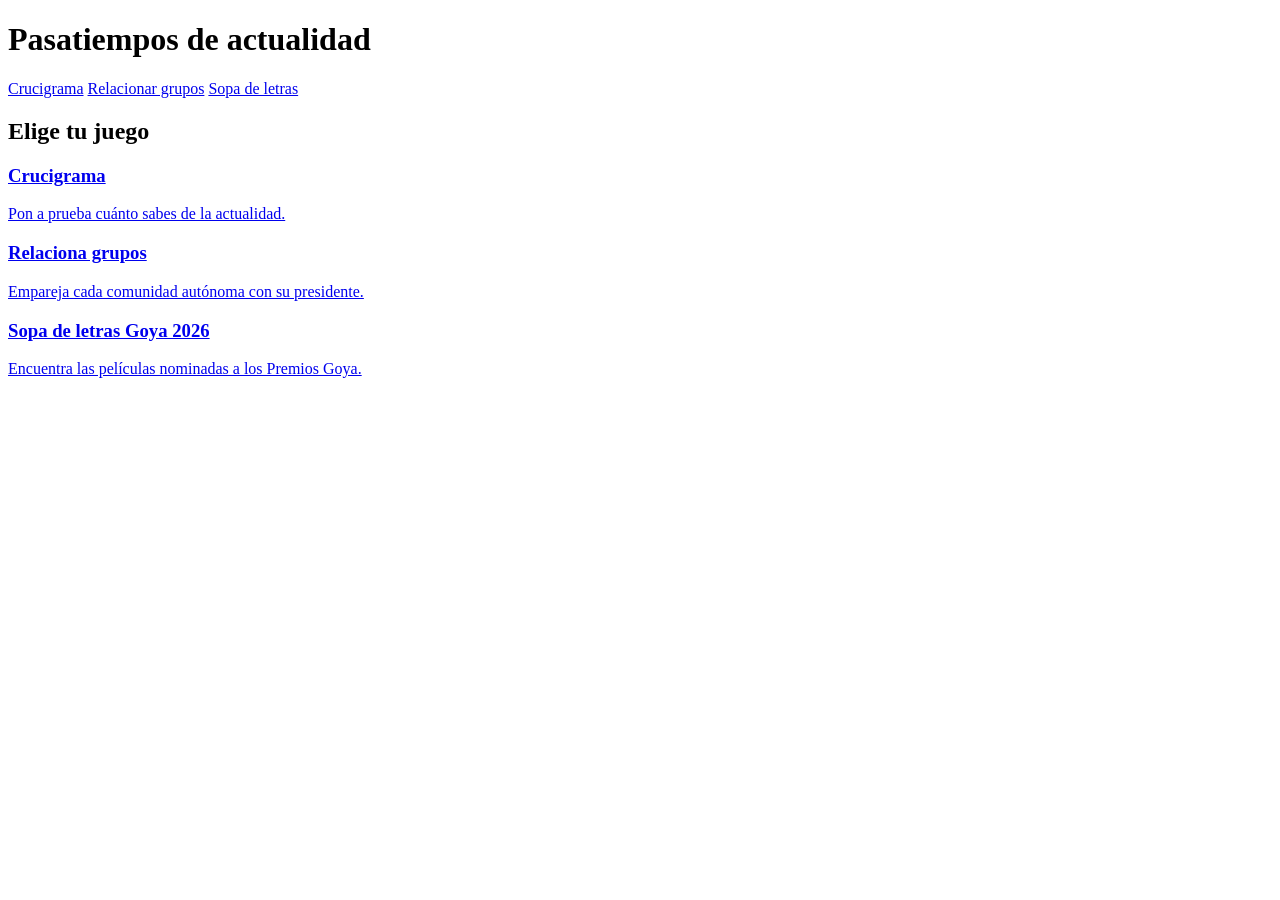
==== index.html @ 8f46ab95 "Add files via upload" ====
<!DOCTYPE html>
<html lang="es">
<head>
  <meta charset="UTF-8">
  <title>Pasatiempos de actualidad</title>
  <link rel="stylesheet" href="styles.css">
  <link href="https://fonts.googleapis.com/css2?family=Roboto:wght@400;500;700&display=swap" rel="stylesheet">
</head>

<body>

<header class="rtve-header">
  <div class="container">
    <h1>Pasatiempos de actualidad</h1>
    <nav>
      <a href="crucigrama.html">Crucigrama</a>
      <a href="emparejar-presidentes.html">Relacionar grupos</a>
      <a href="sopa.html">Sopa de letras</a>
        </a>
    </nav>
  </div>
</header>

<main class="container">
  <h2>Elige tu juego</h2>

  <div class="cards">
    <a class="card" href="crucigrama.html">
      <h3>Crucigrama</h3>
      <p>Pon a prueba cuánto sabes de la actualidad.</p>
    </a>

    <a class="card" href="emparejar-presidentes.html">
      <h3>Relaciona grupos</h3>
      <p>Empareja cada comunidad autónoma con su presidente.</p>
    </a>

    <a class="card" href="sopa.html">
      <h3>Sopa de letras Goya 2026</h3>
      <p>Encuentra las películas nominadas a los Premios Goya.</p>
    </a>
  </div>
</main>

</body>
</html>
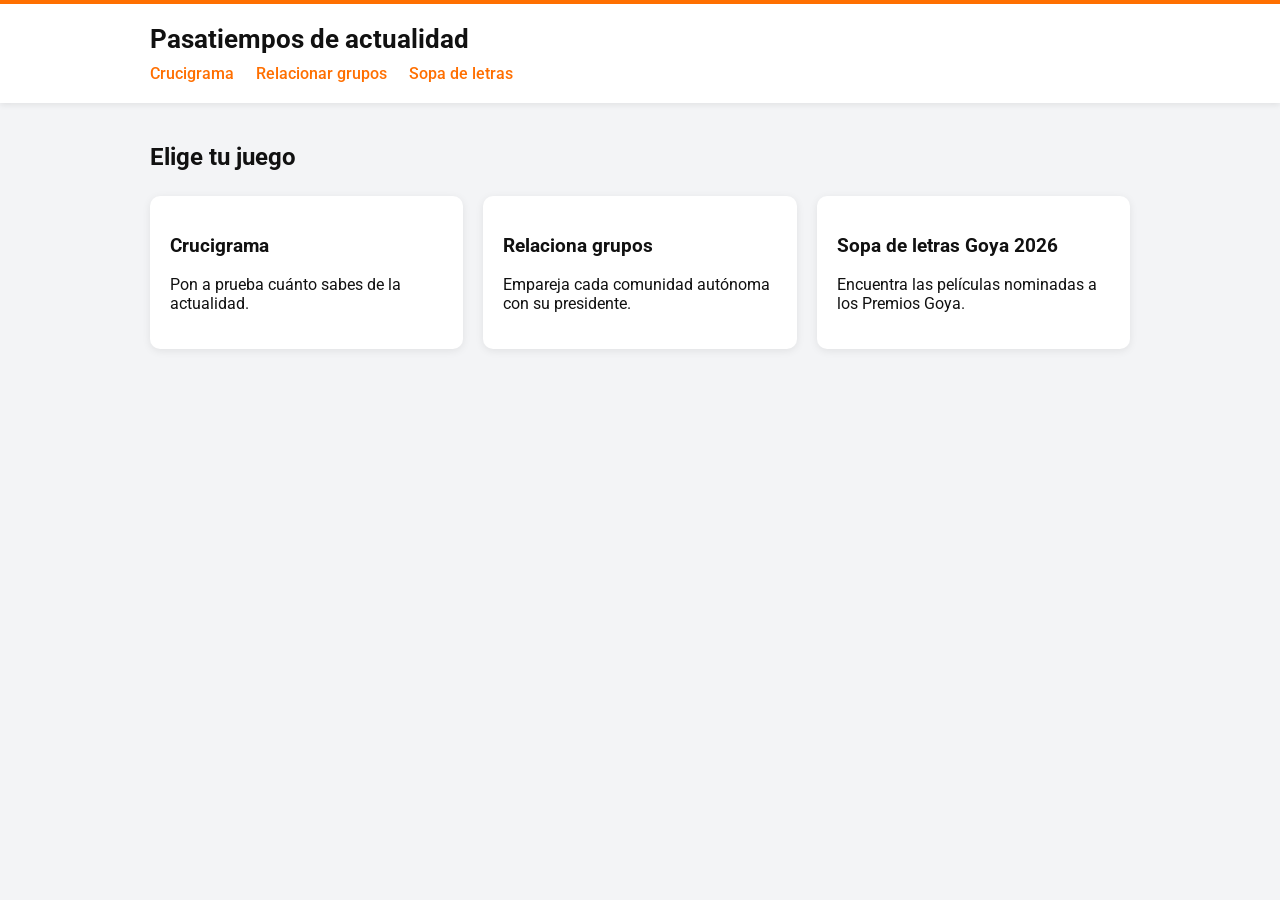
==== commit dbe6351e: "Add files via upload" ====
--- a/index.html
+++ b/index.html
@@ -1,6 +1,8 @@
 <!DOCTYPE html>
 <html lang="es">
 <head>
+<meta name="viewport" content="width=device-width, initial-scale=1.0">
+
   <meta charset="UTF-8">
   <title>Pasatiempos de actualidad</title>
   <link rel="stylesheet" href="styles.css">
--- a/styles.css
+++ b/styles.css
@@ -0,0 +1,108 @@
+/* RESET BÁSICO */
+body {
+  margin: 0;
+  font-family: "Roboto", Arial, sans-serif;
+  background: #f3f4f6;
+  color: #111;
+}
+
+/* CONTENEDOR */
+.container {
+  max-width: 980px;
+  margin: 0 auto;
+  padding: 20px;
+}
+
+/* HEADER estilo medio */
+.rtve-header {
+  background: #ffffff;
+  border-top: 4px solid #FF6F00;
+  box-shadow: 0 2px 6px rgba(0,0,0,0.08);
+}
+
+.rtve-header h1 {
+  margin: 0;
+  font-size: 1.6rem;
+}
+
+.rtve-header nav {
+  margin-top: 10px;
+}
+
+.rtve-header a {
+  margin-right: 18px;
+  text-decoration: none;
+  color: #FF6F00;
+  font-weight: 500;
+}
+
+.rtve-header a:hover {
+  text-decoration: underline;
+}
+
+/* TARJETAS portada */
+.cards {
+  display: grid;
+  grid-template-columns: repeat(auto-fit, minmax(240px, 1fr));
+  gap: 20px;
+  margin-top: 25px;
+}
+
+.card {
+  background: white;
+  padding: 20px;
+  border-radius: 10px;
+  text-decoration: none;
+  color: inherit;
+  box-shadow: 0 2px 8px rgba(0,0,0,0.08);
+  transition: transform .15s ease;
+}
+
+.card:hover {
+  transform: translateY(-4px);
+}
+
+/* CAJA DEL JUEGO */
+.game-box {
+  background: white;
+  padding: 24px;
+  border-radius: 10px;
+  box-shadow: 0 2px 8px rgba(0,0,0,0.08);
+}
+
+.game-box iframe {
+  width: 100%;
+  border-radius: 6px;
+}
+
+/* RESPONSIVE */
+@media (max-width: 600px) {
+  .rtve-header h1 {
+    font-size: 1.3rem;
+  }
+}
+.rtve-h5p-wrapper {
+  max-width: 980px;
+  width: 100%;
+  margin: 1.5rem auto;
+  padding: 16px;
+  background: #ffffff;
+  border-radius: 8px;
+  box-shadow: 0 2px 8px rgba(0,0,0,0.08);
+  border-top: 4px solid #e51b23;
+}
+@media (max-width: 600px) {
+  body {
+    padding: 10px;
+  }
+
+  .rtve-h5p-wrapper {
+    padding: 12px;
+    margin: 1rem auto;
+    border-radius: 6px;
+  }
+
+  h1 {
+    font-size: 1.2rem;
+  }
+}
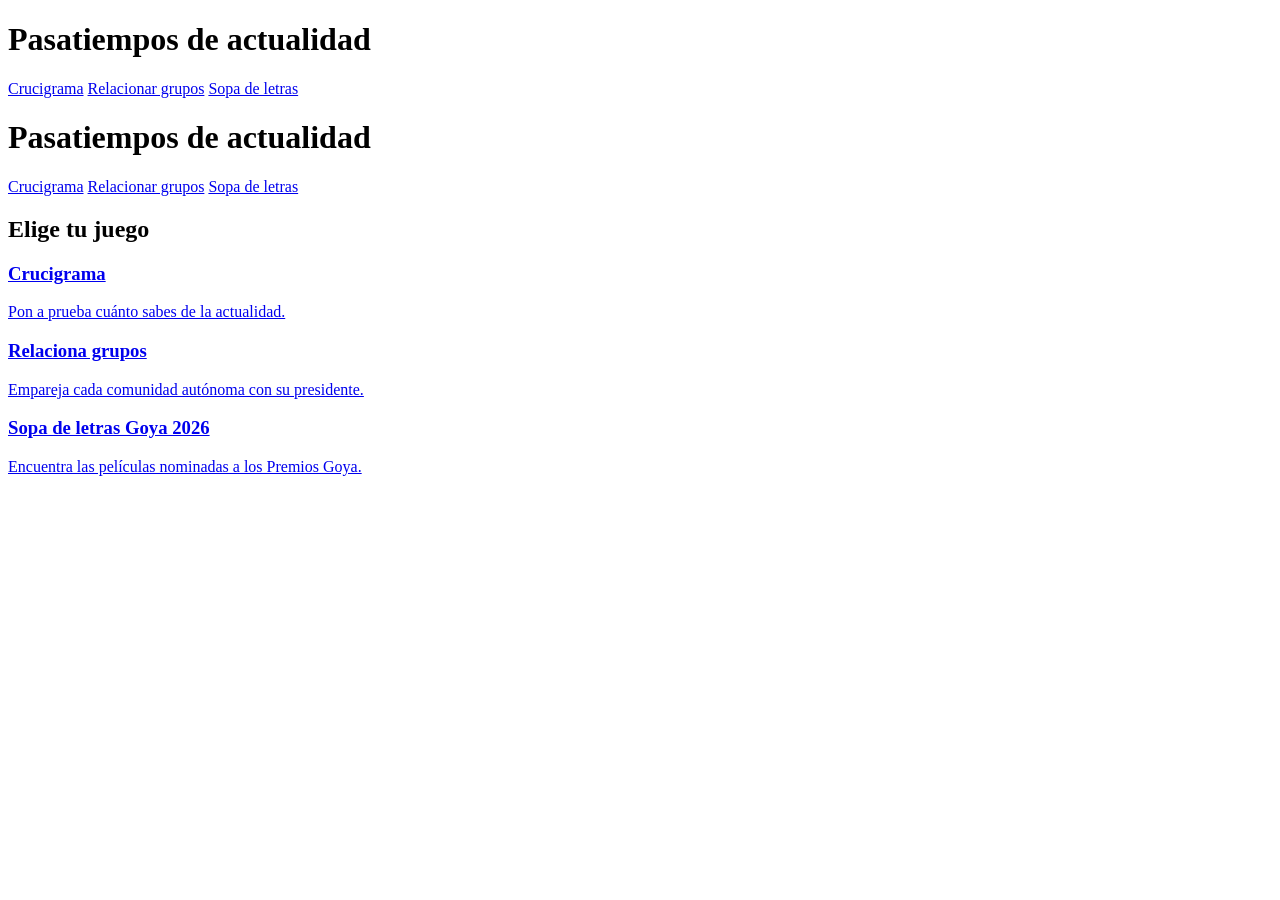
==== commit e997d49c: "Add files via upload" ====
--- a/index.html
+++ b/index.html
@@ -1,13 +1,15 @@
 <!DOCTYPE html>
 <html lang="es">
-<head>
-<meta name="viewport" content="width=device-width, initial-scale=1.0">
-
-  <meta charset="UTF-8">
-  <title>Pasatiempos de actualidad</title>
-  <link rel="stylesheet" href="styles.css">
-  <link href="https://fonts.googleapis.com/css2?family=Roboto:wght@400;500;700&display=swap" rel="stylesheet">
-</head>
+<header class="rtve-header">
+  <div class="container header-inner">
+    <h1>Pasatiempos de actualidad</h1>
+    <nav>
+      <a href="crucigrama.html">Crucigrama</a>
+      <a href="emparejar-presidentes.html">Relacionar grupos</a>
+      <a href="sopa.html">Sopa de letras</a>
+    </nav>
+  </div>
+</header>
 
 <body>
 
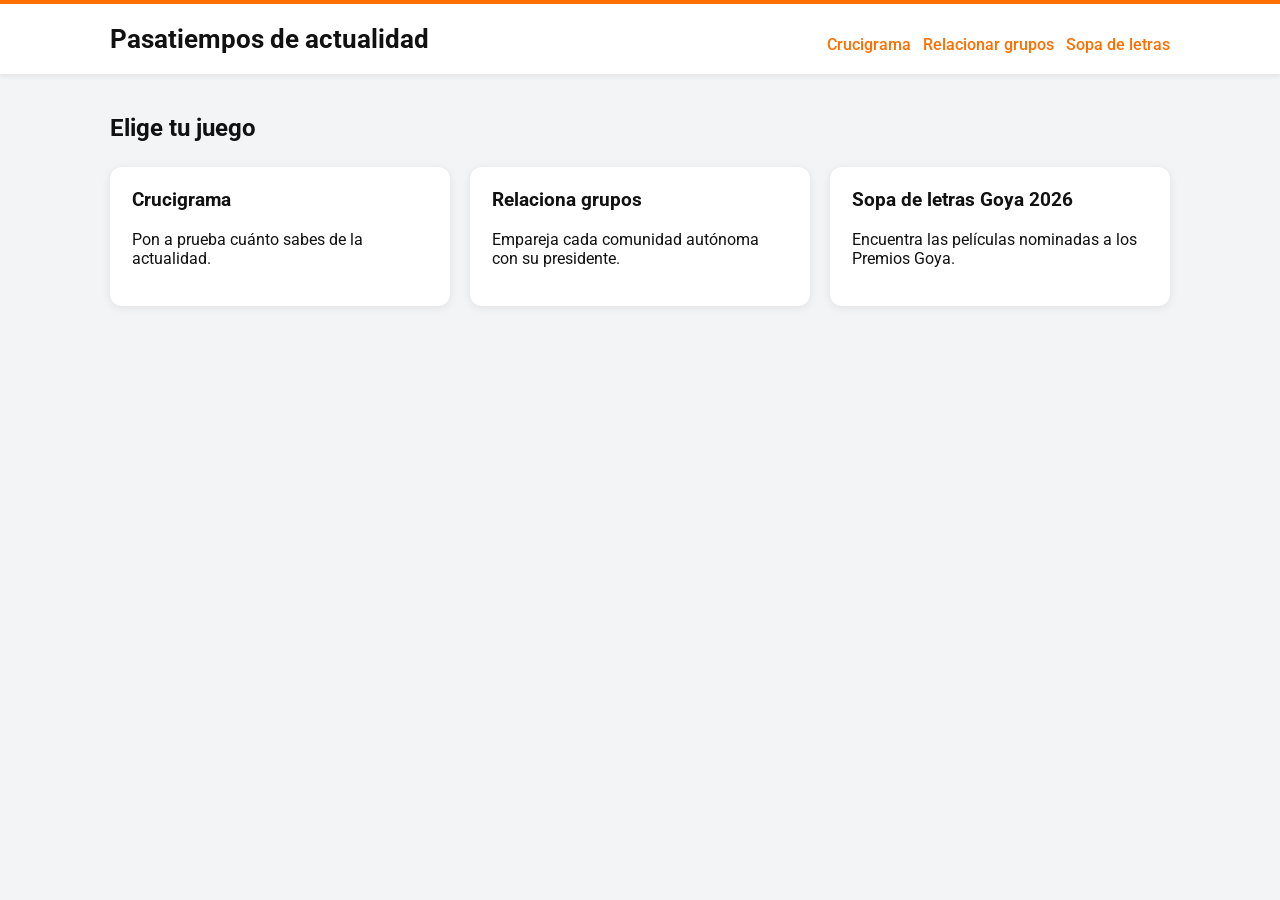
==== commit 07eb2572: "Add files via upload" ====
--- a/index.html
+++ b/index.html
@@ -1,5 +1,15 @@
 <!DOCTYPE html>
 <html lang="es">
+<head>
+  <meta charset="UTF-8">
+  <meta name="viewport" content="width=device-width, initial-scale=1.0">
+  <title>Pasatiempos de actualidad</title>
+  <link rel="stylesheet" href="styles.css">
+  <link href="https://fonts.googleapis.com/css2?family=Roboto:wght@400;500;700&display=swap" rel="stylesheet">
+</head>
+
+<body>
+
 <header class="rtve-header">
   <div class="container header-inner">
     <h1>Pasatiempos de actualidad</h1>
@@ -7,20 +17,6 @@
       <a href="crucigrama.html">Crucigrama</a>
       <a href="emparejar-presidentes.html">Relacionar grupos</a>
       <a href="sopa.html">Sopa de letras</a>
-    </nav>
-  </div>
-</header>
-
-<body>
-
-<header class="rtve-header">
-  <div class="container">
-    <h1>Pasatiempos de actualidad</h1>
-    <nav>
-      <a href="crucigrama.html">Crucigrama</a>
-      <a href="emparejar-presidentes.html">Relacionar grupos</a>
-      <a href="sopa.html">Sopa de letras</a>
-        </a>
     </nav>
   </div>
 </header>
--- a/styles.css
+++ b/styles.css
@@ -0,0 +1,135 @@
+/* RESET BÁSICO */
+* {
+  box-sizing: border-box;
+}
+
+body {
+  margin: 0;
+  font-family: "Roboto", Arial, sans-serif;
+  background: #f3f4f6;
+  color: #111;
+}
+
+/* CONTENEDOR */
+.container {
+  max-width: 1100px;
+  margin: 0 auto;
+  padding: 20px;
+}
+
+/* HEADER */
+.rtve-header {
+  background: #ffffff;
+  border-top: 4px solid #FF6F00;
+  box-shadow: 0 2px 6px rgba(0,0,0,0.08);
+}
+
+.header-inner {
+  display: flex;
+  justify-content: space-between;
+  align-items: center;
+  flex-wrap: wrap;
+}
+
+.rtve-header h1 {
+  margin: 0;
+  font-size: 1.6rem;
+}
+
+/* NAV */
+.rtve-header nav {
+  display: flex;
+  flex-wrap: wrap;
+  gap: 12px;
+  margin-top: 10px;
+}
+
+.rtve-header a {
+  text-decoration: none;
+  color: #FF6F00;
+  font-weight: 500;
+}
+
+.rtve-header a:hover {
+  text-decoration: underline;
+}
+
+/* TARJETAS */
+.cards {
+  display: grid;
+  grid-template-columns: repeat(auto-fit, minmax(260px, 1fr));
+  gap: 20px;
+  margin-top: 25px;
+}
+
+.card {
+  display: block;
+  background: white;
+  padding: 22px;
+  border-radius: 12px;
+  text-decoration: none;
+  color: inherit;
+  box-shadow: 0 2px 10px rgba(0,0,0,0.08);
+  transition: transform .15s ease, box-shadow .15s ease;
+}
+
+.card:hover {
+  transform: translateY(-4px);
+  box-shadow: 0 6px 18px rgba(0,0,0,0.12);
+}
+
+.card h3 {
+  margin-top: 0;
+}
+
+/* CAJA DEL JUEGO (por si la usas en otras páginas) */
+.game-box {
+  background: white;
+  padding: 24px;
+  border-radius: 10px;
+  box-shadow: 0 2px 8px rgba(0,0,0,0.08);
+}
+
+.game-box iframe {
+  width: 100%;
+  border-radius: 6px;
+}
+
+/* =========================
+   RESPONSIVE
+   ========================= */
+
+/* Tablet */
+@media (max-width: 900px) {
+  .container {
+    padding: 18px;
+  }
+}
+
+/* Móvil */
+@media (max-width: 600px) {
+
+  .container {
+    padding: 14px;
+  }
+
+  .header-inner {
+    flex-direction: column;
+    align-items: flex-start;
+    gap: 6px;
+  }
+
+  .rtve-header h1 {
+    font-size: 1.25rem;
+    line-height: 1.2;
+  }
+
+  .cards {
+    grid-template-columns: 1fr;
+    gap: 14px;
+  }
+
+  .card {
+    padding: 16px;
+  }
+}
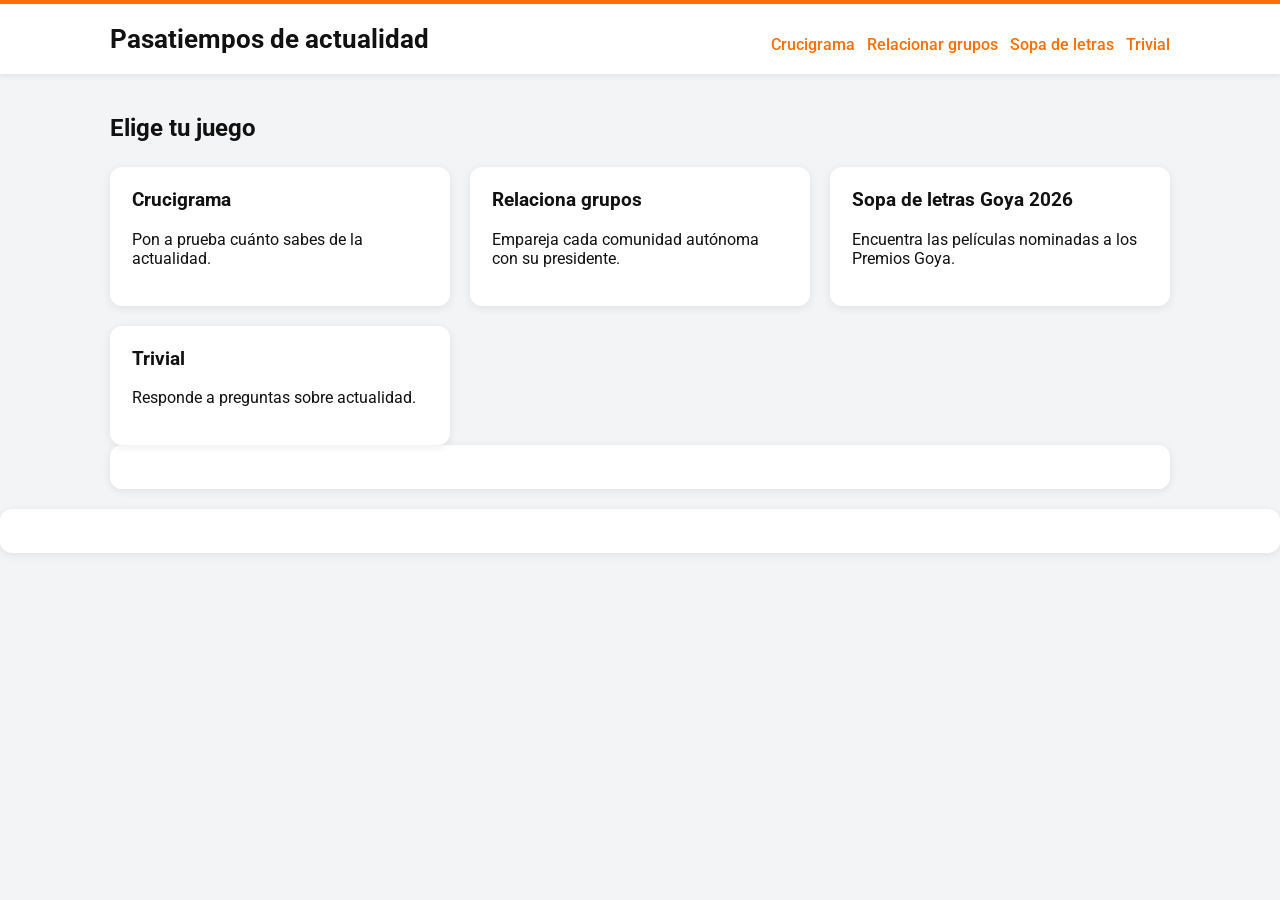
==== commit f1e0e306: "Add files via upload" ====
--- a/index.html
+++ b/index.html
@@ -17,6 +17,7 @@
       <a href="crucigrama.html">Crucigrama</a>
       <a href="emparejar-presidentes.html">Relacionar grupos</a>
       <a href="sopa.html">Sopa de letras</a>
+      <a href="trivial.html">Trivial</a>
     </nav>
   </div>
 </header>
@@ -39,6 +40,10 @@
       <h3>Sopa de letras Goya 2026</h3>
       <p>Encuentra las películas nominadas a los Premios Goya.</p>
     </a>
+
+    <a class="card" href="trivial.html">
+      <h3>Trivial</h3>
+      <p>Responde a preguntas sobre actualidad.</p>
   </div>
 </main>
 
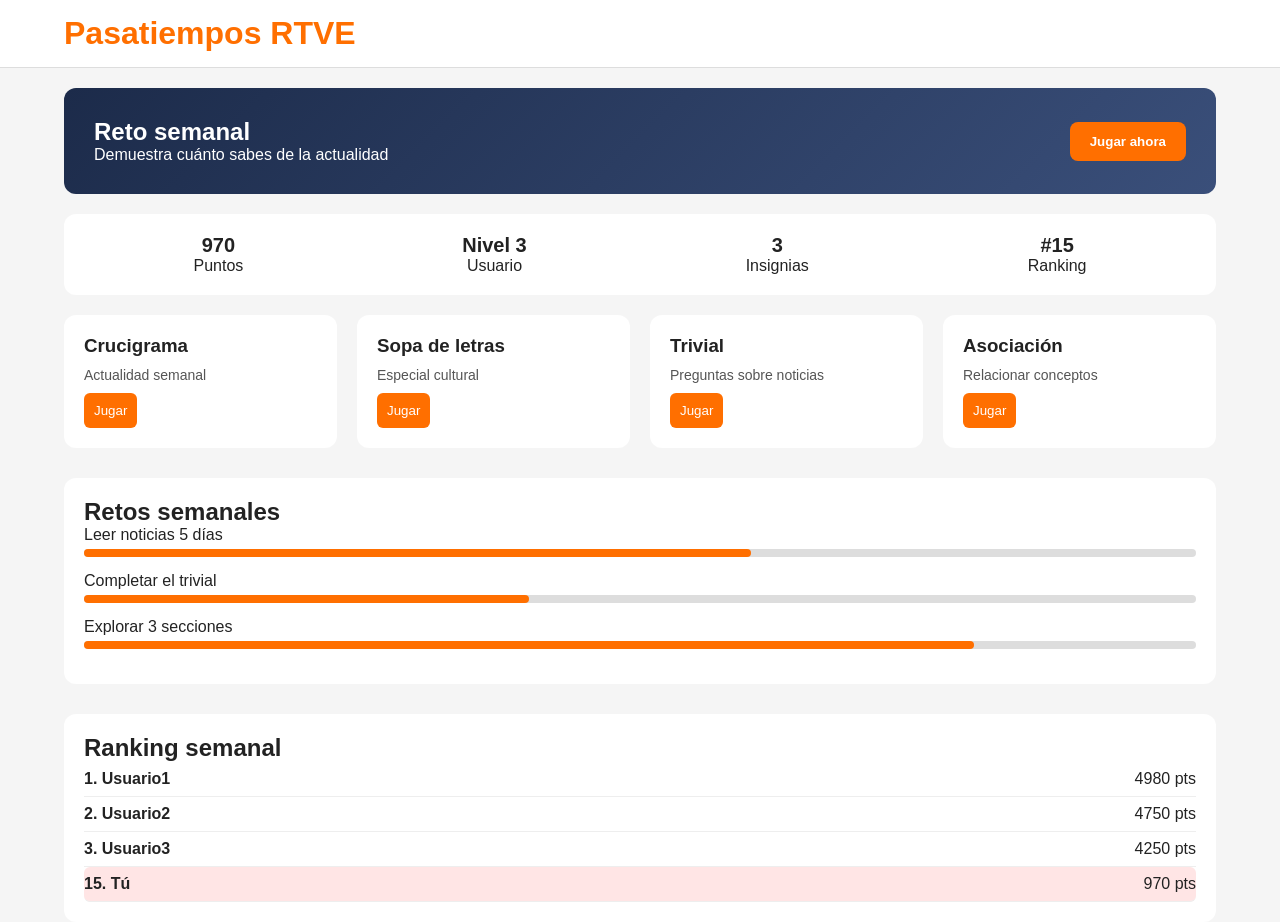
==== commit 05d9a7e7: "Add files via upload" ====
--- a/index.html
+++ b/index.html
@@ -1,51 +1,294 @@
 <!DOCTYPE html>
 <html lang="es">
 <head>
-  <meta charset="UTF-8">
-  <meta name="viewport" content="width=device-width, initial-scale=1.0">
-  <title>Pasatiempos de actualidad</title>
-  <link rel="stylesheet" href="styles.css">
-  <link href="https://fonts.googleapis.com/css2?family=Roboto:wght@400;500;700&display=swap" rel="stylesheet">
+<meta charset="UTF-8">
+<meta name="viewport" content="width=device-width, initial-scale=1.0">
+<title>RTVE - Pasatiempos</title>
+<style>
+
+/* RESET */
+* {
+  margin: 0;
+  padding: 0;
+  box-sizing: border-box;
+  font-family: Arial, sans-serif;
+}
+
+body {
+  background: #f5f5f5;
+  color: #222;
+}
+
+/* CONTAINER */
+.container {
+  width: 90%;
+  max-width: 1200px;
+  margin: auto;
+}
+
+/* HEADER */
+header {
+  background: white;
+  padding: 15px 0;
+  border-bottom: 1px solid #ddd;
+}
+
+header h1 {
+  color: #FF6F00;
+}
+
+/* BANNER */
+.banner {
+  background: linear-gradient(135deg, #1c2b4a, #3a4f7a);
+  color: white;
+  padding: 30px;
+  border-radius: 12px;
+  margin: 20px 0;
+  display: flex;
+  justify-content: space-between;
+  align-items: center;
+}
+
+.banner button {
+  background: #FF6F00;
+  color: white;
+  border: none;
+  padding: 12px 20px;
+  border-radius: 8px;
+  cursor: pointer;
+  font-weight: bold;
+}
+
+/* PROGRESS */
+.progress {
+  background: white;
+  padding: 20px;
+  border-radius: 12px;
+  display: flex;
+  justify-content: space-around;
+  margin-bottom: 20px;
+}
+
+.progress div {
+  text-align: center;
+}
+
+.progress span {
+  display: block;
+  font-size: 20px;
+  font-weight: bold;
+}
+
+/* GRID JUEGOS */
+.games {
+  display: grid;
+  grid-template-columns: repeat(auto-fit, minmax(250px, 1fr));
+  gap: 20px;
+}
+
+.card {
+  background: white;
+  padding: 20px;
+  border-radius: 12px;
+  transition: 0.2s;
+}
+
+.card:hover {
+  transform: translateY(-5px);
+}
+
+.card h3 {
+  margin-bottom: 10px;
+}
+
+.card p {
+  font-size: 14px;
+  margin-bottom: 10px;
+  color: #555;
+}
+
+.card button {
+  background: #FF6F00;
+  color: white;
+  border: none;
+  padding: 10px;
+  border-radius: 6px;
+  cursor: pointer;
+}
+
+/* RETOS */
+.challenges {
+  margin-top: 30px;
+  background: white;
+  padding: 20px;
+  border-radius: 12px;
+}
+
+.challenge {
+  margin-bottom: 15px;
+}
+
+.bar {
+  height: 8px;
+  background: #ddd;
+  border-radius: 5px;
+  margin-top: 5px;
+}
+
+.bar span {
+  display: block;
+  height: 100%;
+  background: #FF6F00;
+  border-radius: 5px;
+}
+
+/* RANKING */
+.ranking {
+  margin-top: 30px;
+  background: white;
+  padding: 20px;
+  border-radius: 12px;
+}
+
+.ranking ul {
+  list-style: none;
+}
+
+.ranking li {
+  display: flex;
+  justify-content: space-between;
+  padding: 8px 0;
+  border-bottom: 1px solid #eee;
+}
+
+.highlight {
+  background: #ffe5e5;
+  padding: 5px;
+  border-radius: 6px;
+}
+
+/* RESPONSIVE */
+@media (max-width: 768px) {
+  .banner {
+    flex-direction: column;
+    align-items: flex-start;
+    gap: 10px;
+  }
+
+  .progress {
+    flex-direction: column;
+    gap: 15px;
+  }
+}
+
+</style>
 </head>
-
 <body>
 
-<header class="rtve-header">
-  <div class="container header-inner">
-    <h1>Pasatiempos de actualidad</h1>
-    <nav>
-      <a href="crucigrama.html">Crucigrama</a>
-      <a href="emparejar-presidentes.html">Relacionar grupos</a>
-      <a href="sopa.html">Sopa de letras</a>
-      <a href="trivial.html">Trivial</a>
-    </nav>
+<header>
+  <div class="container">
+    <h1>Pasatiempos RTVE</h1>
   </div>
 </header>
 
-<main class="container">
-  <h2>Elige tu juego</h2>
-
-  <div class="cards">
-    <a class="card" href="crucigrama.html">
+<div class="container">
+
+  <!-- BANNER -->
+  <section class="banner">
+    <div>
+      <h2>Reto semanal</h2>
+      <p>Demuestra cuánto sabes de la actualidad</p>
+    </div>
+    <button>Jugar ahora</button>
+  </section>
+
+  <!-- PROGRESO -->
+  <section class="progress">
+    <div>
+      <span>970</span>
+      Puntos
+    </div>
+    <div>
+      <span>Nivel 3</span>
+      Usuario
+    </div>
+    <div>
+      <span>3</span>
+      Insignias
+    </div>
+    <div>
+      <span>#15</span>
+      Ranking
+    </div>
+  </section>
+
+  <!-- JUEGOS -->
+  <section class="games">
+    <div class="card">
       <h3>Crucigrama</h3>
-      <p>Pon a prueba cuánto sabes de la actualidad.</p>
-    </a>
-
-    <a class="card" href="emparejar-presidentes.html">
-      <h3>Relaciona grupos</h3>
-      <p>Empareja cada comunidad autónoma con su presidente.</p>
-    </a>
-
-    <a class="card" href="sopa.html">
-      <h3>Sopa de letras Goya 2026</h3>
-      <p>Encuentra las películas nominadas a los Premios Goya.</p>
-    </a>
-
-    <a class="card" href="trivial.html">
+      <p>Actualidad semanal</p>
+      <a href="crucigrama.html">
+  <button>Jugar</button>
+</a>
+    </div>
+
+    <div class="card">
+      <h3>Sopa de letras</h3>
+      <p>Especial cultural</p>
+      <a href="sopa.html">
+  <button>Jugar</button>
+</a>
+    </div>
+
+    <div class="card">
       <h3>Trivial</h3>
-      <p>Responde a preguntas sobre actualidad.</p>
-  </div>
-</main>
+      <p>Preguntas sobre noticias</p>
+      <a href="trivial.html">
+  <button>Jugar</button>
+</a>
+    </div>
+
+    <div class="card">
+      <h3>Asociación</h3>
+      <p>Relacionar conceptos</p>
+      <a href="emparejar-presidentes.html">
+  <button>Jugar</button>
+</a>
+    </div>
+  </section>
+
+  <!-- RETOS -->
+  <section class="challenges">
+    <h2>Retos semanales</h2>
+
+    <div class="challenge">
+      Leer noticias 5 días
+      <div class="bar"><span style="width:60%"></span></div>
+    </div>
+
+    <div class="challenge">
+      Completar el trivial
+      <div class="bar"><span style="width:40%"></span></div>
+    </div>
+
+    <div class="challenge">
+      Explorar 3 secciones
+      <div class="bar"><span style="width:80%"></span></div>
+    </div>
+  </section>
+
+  <!-- RANKING -->
+  <section class="ranking">
+    <h2>Ranking semanal</h2>
+    <ul>
+      <li><strong>1. Usuario1</strong> <span>4980 pts</span></li>
+      <li><strong>2. Usuario2</strong> <span>4750 pts</span></li>
+      <li><strong>3. Usuario3</strong> <span>4250 pts</span></li>
+      <li class="highlight"><strong>15. Tú</strong> <span>970 pts</span></li>
+    </ul>
+  </section>
+
+</div>
 
 </body>
 </html>
